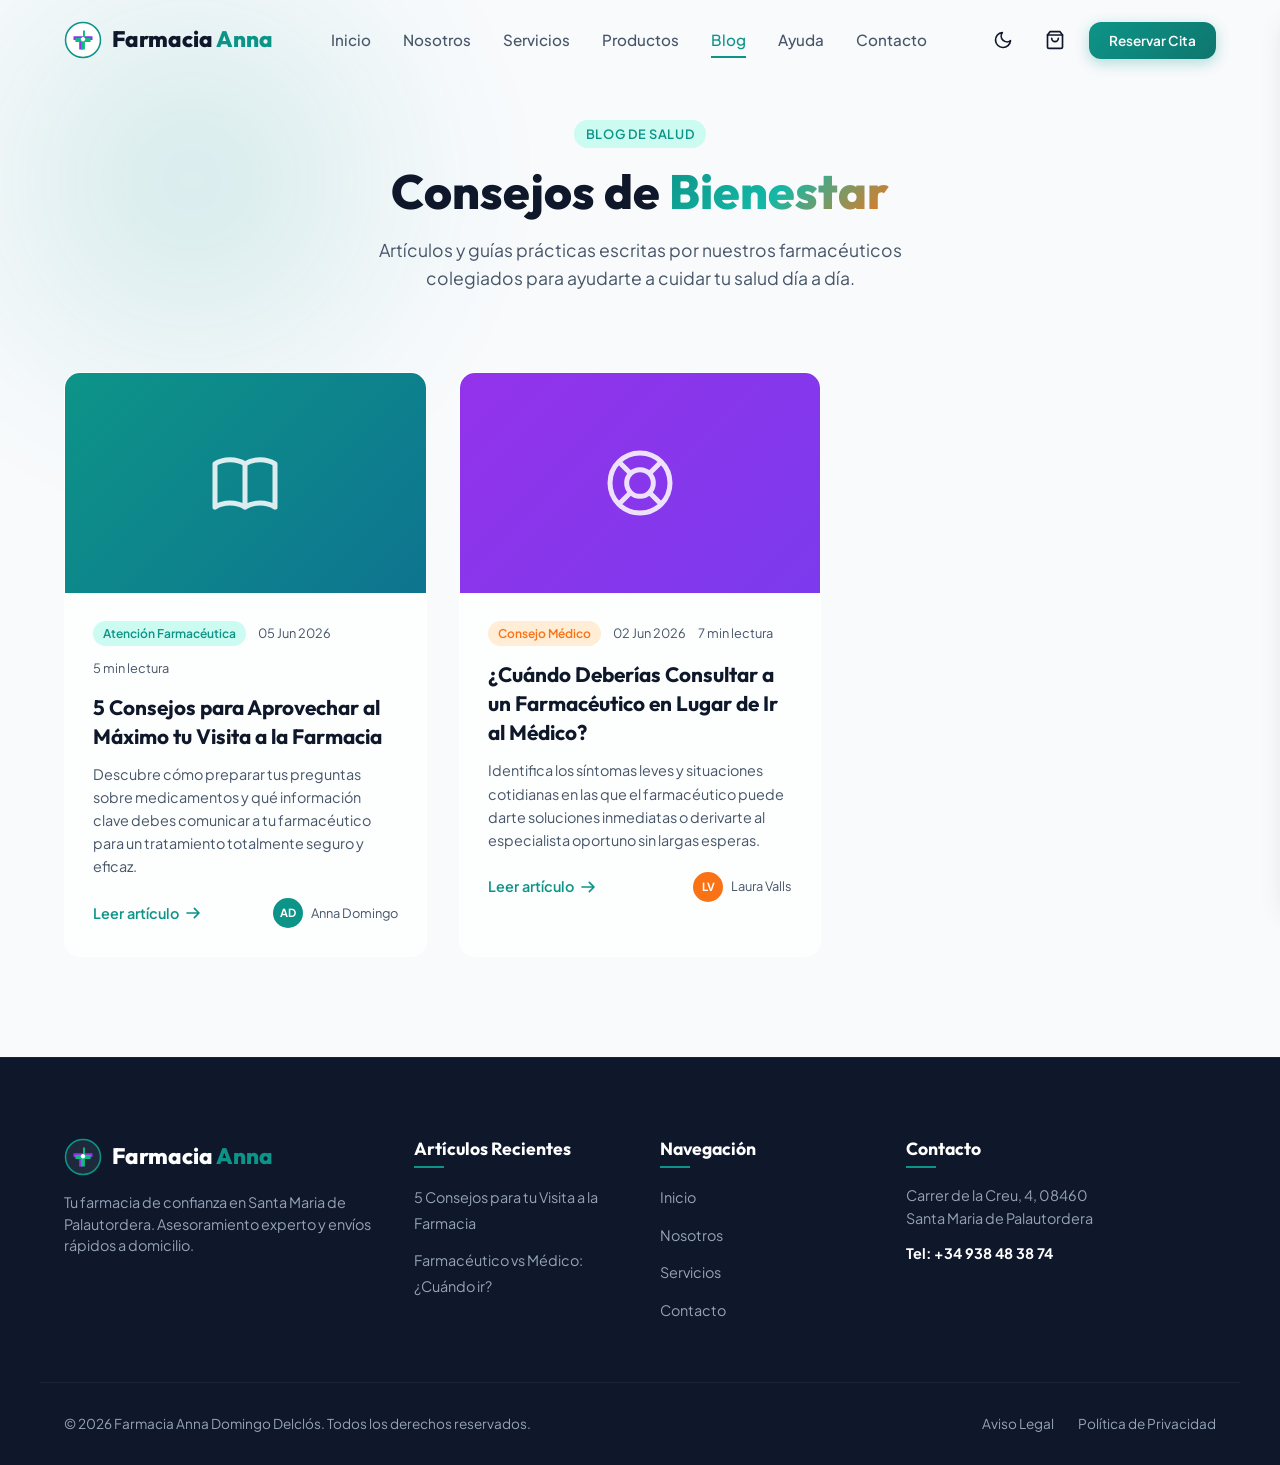
==== blog/index.html @ 7123dd09 "refactor: rename about/ to nosotros/ and services/ to servicios/, add blog listing page, update all " ====
﻿<!DOCTYPE html>
<html lang="es">
<head>
    <meta charset="UTF-8">
    <meta name="viewport" content="width=device-width, initial-scale=1.0">
    <title>Blog de Salud | Farmacia Anna Domingo Delclós</title>
    <meta name="description" content="Consejos de salud, noticias farmacéuticas y recomendaciones de bienestar escritas por nuestros farmacéuticos colegiados en Santa Maria de Palautordera.">
    <meta name="keywords" content="blog farmacia, consejos salud, farmacia anna, bienestar, medicamentos, santa maria de palautordera">
    <meta name="robots" content="index, follow">
    <link rel="canonical" href="https://farmacia-ana.com/blog/">
    <meta property="og:type" content="website">
    <meta property="og:title" content="Blog de Salud | Farmacia Anna Domingo Delclós">
    <meta property="og:description" content="Artículos y consejos de salud de nuestros farmacéuticos expertos.">
    <meta property="og:url" content="https://farmacia-ana.com/blog/">
    <link rel="stylesheet" href="../styles.css">
    <style>
        .blog-hero { padding: 120px 0 60px; text-align: center; }
        .blog-hero h1 { font-size: 3rem; margin-bottom: 16px; }
        .blog-hero p { font-size: 1.1rem; color: var(--text-secondary); max-width: 600px; margin: 0 auto; }
        .blog-listing { display: grid; grid-template-columns: repeat(auto-fill, minmax(360px, 1fr)); gap: 32px; }
        .blog-full-card { border-radius: 16px; overflow: hidden; background: var(--glass-bg); border: 1px solid var(--glass-border); transition: transform 0.3s, box-shadow 0.3s; }
        .blog-full-card:hover { transform: translateY(-6px); box-shadow: 0 20px 60px rgba(0,0,0,0.2); }
        .blog-card-thumb { height: 220px; display: flex; align-items: center; justify-content: center; }
        .blog-card-thumb.thumb-teal { background: linear-gradient(135deg, var(--primary) 0%, #0e7490 100%); }
        .blog-card-thumb.thumb-purple { background: linear-gradient(135deg, #9333ea 0%, #7c3aed 100%); }
        .blog-card-thumb svg { width: 80px; height: 80px; color: rgba(255,255,255,0.85); }
        .blog-card-body { padding: 28px; }
        .blog-card-meta { display: flex; gap: 12px; align-items: center; margin-bottom: 14px; font-size: 0.8rem; color: var(--text-secondary); flex-wrap: wrap; }
        .blog-card-meta .pill { background: var(--primary-light); color: var(--primary); padding: 3px 10px; border-radius: 20px; font-weight: 600; font-size: 0.75rem; }
        .blog-card-body h2 { font-size: 1.3rem; margin-bottom: 12px; line-height: 1.4; }
        .blog-card-body p { color: var(--text-secondary); font-size: 0.9rem; line-height: 1.6; margin-bottom: 20px; }
        .blog-card-footer { display: flex; align-items: center; justify-content: space-between; }
        .read-more { display: inline-flex; align-items: center; gap: 6px; color: var(--primary); font-weight: 600; font-size: 0.9rem; text-decoration: none; transition: gap 0.2s; }
        .read-more:hover { gap: 10px; }
        .author-mini { display: flex; align-items: center; gap: 8px; font-size: 0.8rem; color: var(--text-secondary); }
        .author-avatar { width: 30px; height: 30px; border-radius: 50%; background: var(--primary); display: flex; align-items: center; justify-content: center; color: white; font-weight: 700; font-size: 0.7rem; }
    </style>
</head>
<body>
    <!-- Header -->
    <header id="main-header">
        <div class="container nav-container">
            <a href="../index.html" class="logo" aria-label="Farmacia Anna Domingo Delclós">
                <svg viewBox="0 0 100 100" fill="none" xmlns="http://www.w3.org/2000/svg">
                    <circle cx="50" cy="50" r="46" fill="var(--bg-secondary)" stroke="var(--primary)" stroke-width="4"/>
                    <path d="M50 15 V40 H25 V50 H40 V75 H50 V50 H75 V40 H50 V15 Z" fill="#9333ea"/>
                    <path d="M50 25 V45 H30 V55 H45 V75 H55 V55 H70 V45 H55 V25 Z" fill="#10b981"/>
                    <path d="M50 42 C53 42 56 45 56 48 C56 51 53 54 50 54 C47 54 44 51 44 48 C44 45 47 42 50 42 Z" fill="white"/>
                </svg>
                <span>Farmacia <span style="color:var(--primary);">Anna</span></span>
            </a>
            <nav class="nav-links" id="menu-links" aria-label="Menú principal">
                <a href="../index.html" class="nav-link">Inicio</a>
                <a href="../nosotros/index.html" class="nav-link">Nosotros</a>
                <a href="../servicios/index.html" class="nav-link">Servicios</a>
                <a href="../index.html#productos" class="nav-link">Productos</a>
                <a href="index.html" class="nav-link active">Blog</a>
                <a href="../index.html#faq" class="nav-link">Ayuda</a>
                <a href="../index.html#contacto" class="nav-link">Contacto</a>
            </nav>
            <div class="nav-actions">
                <button class="icon-btn" id="theme-toggle" aria-label="Cambiar tema">
                    <svg class="sun-icon" xmlns="http://www.w3.org/2000/svg" width="20" height="20" viewBox="0 0 24 24" fill="none" stroke="currentColor" stroke-width="2" stroke-linecap="round" stroke-linejoin="round"><circle cx="12" cy="12" r="5"></circle><line x1="12" y1="1" x2="12" y2="3"></line><line x1="12" y1="21" x2="12" y2="23"></line><line x1="4.22" y1="4.22" x2="5.64" y2="5.64"></line><line x1="18.36" y1="18.36" x2="19.78" y2="19.78"></line><line x1="1" y1="12" x2="3" y2="12"></line><line x1="21" y1="12" x2="23" y2="12"></line><line x1="4.22" y1="19.78" x2="5.64" y2="18.36"></line><line x1="18.36" y1="5.64" x2="19.78" y2="4.22"></line></svg>
                    <svg class="moon-icon" xmlns="http://www.w3.org/2000/svg" width="20" height="20" viewBox="0 0 24 24" fill="none" stroke="currentColor" stroke-width="2" stroke-linecap="round" stroke-linejoin="round" style="display:none;"><path d="M21 12.79A9 9 0 1 1 11.21 3 7 7 0 0 0 21 12.79z"></path></svg>
                </button>
                <button class="icon-btn" id="cart-btn" aria-label="Carrito">
                    <svg xmlns="http://www.w3.org/2000/svg" width="20" height="20" viewBox="0 0 24 24" fill="none" stroke="currentColor" stroke-width="2" stroke-linecap="round" stroke-linejoin="round"><path d="M6 2L3 6v14a2 2 0 0 0 2 2h14a2 2 0 0 0 2-2V6l-3-4z"></path><line x1="3" y1="6" x2="21" y2="6"></line><path d="M16 10a4 4 0 0 1-8 0"></path></svg>
                    <span class="cart-badge" style="display:none;">0</span>
                </button>
                <button class="btn btn-primary book-service-btn" style="padding:10px 20px;font-size:0.85rem;" id="header-book-btn">Reservar Cita</button>
                <button class="icon-btn mobile-toggle" id="mobile-toggle" aria-label="Menú móvil">
                    <svg class="menu-icon" xmlns="http://www.w3.org/2000/svg" width="24" height="24" viewBox="0 0 24 24" fill="none" stroke="currentColor" stroke-width="2" stroke-linecap="round" stroke-linejoin="round"><line x1="3" y1="12" x2="21" y2="12"></line><line x1="3" y1="6" x2="21" y2="6"></line><line x1="3" y1="18" x2="21" y2="18"></line></svg>
                    <svg class="close-icon" xmlns="http://www.w3.org/2000/svg" width="24" height="24" viewBox="0 0 24 24" fill="none" stroke="currentColor" stroke-width="2" stroke-linecap="round" stroke-linejoin="round" style="display:none;"><line x1="18" y1="6" x2="6" y2="18"></line><line x1="6" y1="6" x2="18" y2="18"></line></svg>
                </button>
            </div>
        </div>
    </header>

    <!-- Hero -->
    <section class="blog-hero" style="padding-top:120px; padding-bottom:60px;">
        <div class="hero-glow-1"></div>
        <div class="container">
            <span class="badge badge-primary" style="margin-bottom:16px;">BLOG DE SALUD</span>
            <h1 class="hero-title">Consejos de <span class="gradient-text">Bienestar</span></h1>
            <p style="color:var(--text-secondary);font-size:1.1rem;max-width:600px;margin:16px auto 0;">Artículos y guías prácticas escritas por nuestros farmacéuticos colegiados para ayudarte a cuidar tu salud día a día.</p>
        </div>
    </section>

    <!-- Blog Listing -->
    <section class="section-padding" style="padding-top:20px;">
        <div class="container">
            <div class="blog-listing">
                <!-- Post 1 -->
                <article class="blog-full-card">
                    <div class="blog-card-thumb thumb-teal">
                        <svg viewBox="0 0 24 24" fill="none" stroke="currentColor" stroke-width="1.5">
                            <path stroke-linecap="round" stroke-linejoin="round" d="M12 6.253v13m0-13C10.832 5.477 9.246 5 7.5 5S4.168 5.477 3 6.253v13C4.168 18.477 5.754 18 7.5 18s3.332.477 4.5 1.253m0-13C13.168 5.477 14.754 5 16.5 5c1.747 0 3.332.477 4.5 1.253v13C19.832 18.477 18.247 18 16.5 18c-1.746 0-3.332.477-4.5 1.253" />
                        </svg>
                    </div>
                    <div class="blog-card-body">
                        <div class="blog-card-meta">
                            <span class="pill">Atención Farmacéutica</span>
                            <span>05 Jun 2026</span>
                            <span>5 min lectura</span>
                        </div>
                        <h2>5 Consejos para Aprovechar al Máximo tu Visita a la Farmacia</h2>
                        <p>Descubre cómo preparar tus preguntas sobre medicamentos y qué información clave debes comunicar a tu farmacéutico para un tratamiento totalmente seguro y eficaz.</p>
                        <div class="blog-card-footer">
                            <a href="5-consejos-farmacia/index.html" class="read-more">
                                Leer artículo
                                <svg xmlns="http://www.w3.org/2000/svg" width="16" height="16" fill="none" viewBox="0 0 24 24" stroke="currentColor" stroke-width="2.5"><path stroke-linecap="round" stroke-linejoin="round" d="M14 5l7 7m0 0l-7 7m7-7H3" /></svg>
                            </a>
                            <div class="author-mini">
                                <div class="author-avatar">AD</div>
                                <span>Anna Domingo</span>
                            </div>
                        </div>
                    </div>
                </article>

                <!-- Post 2 -->
                <article class="blog-full-card">
                    <div class="blog-card-thumb thumb-purple">
                        <svg viewBox="0 0 24 24" fill="none" stroke="currentColor" stroke-width="1.5">
                            <path stroke-linecap="round" stroke-linejoin="round" d="M18.364 5.636l-3.536 3.536m0 5.656l3.536 3.536M9.172 9.172L5.636 5.636m3.536 9.192l-3.536 3.536M21 12a9 9 0 11-18 0 9 9 0 0118 0zm-5 0a4 4 0 11-8 0 4 4 0 018 0z" />
                        </svg>
                    </div>
                    <div class="blog-card-body">
                        <div class="blog-card-meta">
                            <span class="pill" style="background:var(--accent-light);color:var(--accent);">Consejo Médico</span>
                            <span>02 Jun 2026</span>
                            <span>7 min lectura</span>
                        </div>
                        <h2>¿Cuándo Deberías Consultar a un Farmacéutico en Lugar de Ir al Médico?</h2>
                        <p>Identifica los síntomas leves y situaciones cotidianas en las que el farmacéutico puede darte soluciones inmediatas o derivarte al especialista oportuno sin largas esperas.</p>
                        <div class="blog-card-footer">
                            <a href="cuando-consultar-farmaceutico/index.html" class="read-more">
                                Leer artículo
                                <svg xmlns="http://www.w3.org/2000/svg" width="16" height="16" fill="none" viewBox="0 0 24 24" stroke="currentColor" stroke-width="2.5"><path stroke-linecap="round" stroke-linejoin="round" d="M14 5l7 7m0 0l-7 7m7-7H3" /></svg>
                            </a>
                            <div class="author-mini">
                                <div class="author-avatar" style="background:var(--accent);">LV</div>
                                <span>Laura Valls</span>
                            </div>
                        </div>
                    </div>
                </article>
            </div>
        </div>
    </section>

    <!-- Footer -->
    <footer>
        <div class="container footer-grid">
            <div class="footer-col footer-logo-col">
                <a href="../index.html" class="logo" style="color:white;">
                    <svg viewBox="0 0 100 100" fill="none" xmlns="http://www.w3.org/2000/svg"><circle cx="50" cy="50" r="46" fill="#1e293b" stroke="var(--primary)" stroke-width="4"/><path d="M50 15 V40 H25 V50 H40 V75 H50 V50 H75 V40 H50 V15 Z" fill="#9333ea"/><path d="M50 25 V45 H30 V55 H45 V75 H55 V55 H70 V45 H55 V25 Z" fill="#10b981"/><path d="M50 42 C53 42 56 45 56 48 C56 51 53 54 50 54 C47 54 44 51 44 48 C44 45 47 42 50 42 Z" fill="white"/></svg>
                    <span>Farmacia <span style="color:var(--primary);">Anna</span></span>
                </a>
                <p>Tu farmacia de confianza en Santa Maria de Palautordera. Asesoramiento experto y envíos rápidos a domicilio.</p>
            </div>
            <div class="footer-col">
                <h4>Artículos Recientes</h4>
                <ul>
                    <li><a href="5-consejos-farmacia/index.html">5 Consejos para tu Visita a la Farmacia</a></li>
                    <li><a href="cuando-consultar-farmaceutico/index.html">Farmacéutico vs Médico: ¿Cuándo ir?</a></li>
                </ul>
            </div>
            <div class="footer-col">
                <h4>Navegación</h4>
                <ul>
                    <li><a href="../index.html">Inicio</a></li>
                    <li><a href="../nosotros/index.html">Nosotros</a></li>
                    <li><a href="../servicios/index.html">Servicios</a></li>
                    <li><a href="../index.html#contacto">Contacto</a></li>
                </ul>
            </div>
            <div class="footer-col">
                <h4>Contacto</h4>
                <p style="font-size:0.9rem;line-height:1.6;margin-bottom:12px;">Carrer de la Creu, 4, 08460<br>Santa Maria de Palautordera</p>
                <p style="font-size:0.9rem;font-weight:bold;color:white;">Tel: +34 938 48 38 74</p>
            </div>
        </div>
        <div class="container footer-bottom">
            <p>&copy; 2026 Farmacia Anna Domingo Delclós. Todos los derechos reservados.</p>
            <div class="footer-bottom-links"><a href="#">Aviso Legal</a><a href="#">Política de Privacidad</a></div>
        </div>
    </footer>

    <!-- Cart & Modal (para consistencia) -->
    <div class="drawer-overlay" id="drawer-overlay"></div>
    <div class="cart-drawer" id="cart-drawer" role="dialog" aria-modal="true" aria-label="Carrito"><div class="cart-header"><h2>Tu Carrito</h2><button class="icon-btn" id="close-cart" aria-label="Cerrar carrito"><svg xmlns="http://www.w3.org/2000/svg" width="24" height="24" viewBox="0 0 24 24" fill="none" stroke="currentColor" stroke-width="2" stroke-linecap="round" stroke-linejoin="round"><line x1="18" y1="6" x2="6" y2="18"></line><line x1="6" y1="6" x2="18" y2="18"></line></svg></button></div><div class="cart-items"></div><div class="cart-footer"><div class="cart-summary-row"><span>Total:</span><span class="cart-summary-total"><span id="cart-total-val">0.00</span> €</span></div><button class="btn btn-accent" style="width:100%;" id="checkout-btn">Proceder al Pago</button></div></div>
    <div class="modal-overlay" id="booking-modal" role="dialog" aria-modal="true" aria-labelledby="modal-title"><div class="modal-content glass-panel"><div class="modal-header"><h2 id="modal-title">Solicitar Cita de Salud</h2><button class="modal-close" id="close-modal" aria-label="Cerrar modal"><svg xmlns="http://www.w3.org/2000/svg" width="20" height="20" viewBox="0 0 24 24" fill="none" stroke="currentColor" stroke-width="2" stroke-linecap="round" stroke-linejoin="round"><line x1="18" y1="6" x2="6" y2="18"></line><line x1="6" y1="6" x2="18" y2="18"></line></svg></button></div><div class="modal-body"><form id="appointment-form"><div class="form-group"><label for="modal-name">Nombre Completo *</label><input type="text" id="modal-name" class="form-input" placeholder="Escribe tu nombre completo" required></div><div class="form-group"><label for="modal-phone">Teléfono *</label><input type="tel" id="modal-phone" class="form-input" placeholder="600 000 000" required></div><div class="form-group"><label for="modal-service">Servicio *</label><select id="modal-service" class="form-input" required><option value="" disabled selected>Seleccione un servicio</option><option value="Consulta Personalizada">Consulta Personalizada (23.00 €)</option><option value="Chequeos y Pruebas de Salud">Chequeos y Pruebas (34.00 €)</option></select></div><div class="form-group-row"><div class="form-group"><label for="modal-date">Fecha *</label><input type="date" id="modal-date" class="form-input" required></div><div class="form-group"><label for="modal-time">Hora *</label><select id="modal-time" class="form-input" required><option value="" disabled selected>Hora</option><option>09:00</option><option>10:00</option><option>11:00</option><option>12:00</option><option>16:00</option><option>17:00</option><option>18:00</option></select></div></div><button type="submit" class="btn btn-primary" style="width:100%;margin-top:10px;" id="btn-submit-booking">Agendar Ahora</button></form></div></div></div>
    <div class="toast-container" id="toast-container"></div>
    <script src="../app.js"></script>
</body>
</html>
---- styles.css ----
/* Custom CSS variables for theme and layouts */
@import url('https://fonts.googleapis.com/css2?family=Outfit:wght@300;400;500;600;700;800&family=Plus+Jakarta+Sans:wght@300;400;500;600;700;800&display=swap');

:root {
    /* Fonts */
    --font-heading: 'Outfit', sans-serif;
    --font-body: 'Plus Jakarta Sans', sans-serif;

    /* Light Theme Palette */
    --bg-primary: #f8fafc;
    --bg-secondary: #ffffff;
    --bg-tertiary: #f1f5f9;
    --text-primary: #0f172a;
    --text-secondary: #475569;
    --text-muted: #64748b;
    
    /* Brand Colors */
    --primary: #0d9488; /* Teal */
    --primary-hover: #0f766e;
    --primary-light: #ccfbf1;
    --secondary: #0f172a; /* Navy */
    --accent: #f97316; /* Warm Orange */
    --accent-hover: #ea580c;
    --accent-light: #ffedd5;
    
    /* System Colors */
    --success: #10b981;
    --error: #ef4444;
    --warning: #f59e0b;
    
    /* Shadows */
    --shadow-sm: 0 1px 2px 0 rgb(0 0 0 / 0.05);
    --shadow-md: 0 4px 6px -1px rgb(0 0 0 / 0.1), 0 2px 4px -2px rgb(0 0 0 / 0.1);
    --shadow-lg: 0 10px 15px -3px rgb(0 0 0 / 0.1), 0 4px 6px -4px rgb(0 0 0 / 0.1);
    --shadow-xl: 0 20px 25px -5px rgb(0 0 0 / 0.1), 0 8px 10px -6px rgb(0 0 0 / 0.1);
    --shadow-glow: 0 0 20px rgba(13, 148, 136, 0.15);
    
    /* Glassmorphism */
    --glass-bg: rgba(255, 255, 255, 0.75);
    --glass-border: rgba(255, 255, 255, 0.5);
    --glass-blur: 16px;
    
    /* Border Radius */
    --radius-sm: 8px;
    --radius-md: 12px;
    --radius-lg: 18px;
    --radius-full: 9999px;
    
    /* Transition */
    --transition: all 0.3s cubic-bezier(0.4, 0, 0.2, 1);
    --transition-slow: all 0.5s cubic-bezier(0.4, 0, 0.2, 1);
}

/* Dark Theme Palette */
[data-theme="dark"] {
    --bg-primary: #090d16;
    --bg-secondary: #0f172a;
    --bg-tertiary: #1e293b;
    --text-primary: #f8fafc;
    --text-secondary: #cbd5e1;
    --text-muted: #94a3b8;
    
    --primary-light: rgba(13, 148, 136, 0.15);
    --accent-light: rgba(249, 115, 22, 0.15);
    
    --glass-bg: rgba(15, 23, 42, 0.75);
    --glass-border: rgba(255, 255, 255, 0.08);
    
    --shadow-glow: 0 0 30px rgba(13, 148, 136, 0.25);
}

/* Base resets */
*, *::before, *::after {
    box-sizing: border-box;
    margin: 0;
    padding: 0;
}

html {
    scroll-behavior: smooth;
    font-size: 16px;
}

body {
    background-color: var(--bg-primary);
    color: var(--text-primary);
    font-family: var(--font-body);
    line-height: 1.6;
    overflow-x: hidden;
    transition: background-color 0.3s ease, color 0.3s ease;
}

a {
    color: inherit;
    text-decoration: none;
    transition: var(--transition);
}

button, input, select, textarea {
    font-family: inherit;
    font-size: inherit;
    outline: none;
}

img {
    max-width: 100%;
    height: auto;
    display: block;
}

ul {
    list-style: none;
}

/* Custom Scrollbar */
::-webkit-scrollbar {
    width: 8px;
}
::-webkit-scrollbar-track {
    background: var(--bg-primary);
}
::-webkit-scrollbar-thumb {
    background: var(--text-muted);
    border-radius: var(--radius-full);
}
::-webkit-scrollbar-thumb:hover {
    background: var(--primary);
}

/* Typography elements */
h1, h2, h3, h4, h5, h6 {
    font-family: var(--font-heading);
    font-weight: 700;
    line-height: 1.25;
    color: var(--text-primary);
}

.gradient-text {
    background: linear-gradient(135deg, var(--primary) 0%, #14b8a6 50%, var(--accent) 100%);
    -webkit-background-clip: text;
    -webkit-text-fill-color: transparent;
    background-clip: text;
}

/* Global utility classes */
.container {
    width: 100%;
    max-width: 1200px;
    margin: 0 auto;
    padding: 0 24px;
}

.section-padding {
    padding: 100px 0;
}

.text-center {
    text-align: center;
}

.btn {
    display: inline-flex;
    align-items: center;
    justify-content: center;
    gap: 8px;
    padding: 12px 28px;
    font-weight: 600;
    border-radius: var(--radius-md);
    cursor: pointer;
    transition: var(--transition);
    border: none;
    font-size: 0.95rem;
}

.btn-primary {
    background: linear-gradient(135deg, var(--primary) 0%, #0f766e 100%);
    color: #ffffff;
    box-shadow: 0 4px 14px 0 rgba(13, 148, 136, 0.3);
}

.btn-primary:hover {
    transform: translateY(-2px);
    box-shadow: 0 6px 20px 0 rgba(13, 148, 136, 0.4);
}

.btn-secondary {
    background-color: var(--bg-secondary);
    color: var(--text-primary);
    border: 1px solid var(--glass-border);
    box-shadow: var(--shadow-sm);
}

.btn-secondary:hover {
    background-color: var(--bg-tertiary);
    transform: translateY(-2px);
}

.btn-accent {
    background: linear-gradient(135deg, var(--accent) 0%, var(--accent-hover) 100%);
    color: #ffffff;
    box-shadow: 0 4px 14px 0 rgba(249, 117, 22, 0.3);
}

.btn-accent:hover {
    transform: translateY(-2px);
    box-shadow: 0 6px 20px 0 rgba(249, 117, 22, 0.4);
}

.badge {
    display: inline-block;
    padding: 4px 12px;
    border-radius: var(--radius-full);
    font-size: 0.8rem;
    font-weight: 600;
    text-transform: uppercase;
    letter-spacing: 0.05em;
}

.badge-primary {
    background-color: var(--primary-light);
    color: var(--primary);
}

.badge-accent {
    background-color: var(--accent-light);
    color: var(--accent);
}

/* Glassmorphism Panel */
.glass-panel {
    background: var(--glass-bg);
    backdrop-filter: blur(var(--glass-blur));
    -webkit-backdrop-filter: blur(var(--glass-blur));
    border: 1px solid var(--glass-border);
    border-radius: var(--radius-lg);
    box-shadow: var(--shadow-md);
}

/* Header & Navigation */
header {
    position: fixed;
    top: 0;
    left: 0;
    width: 100%;
    z-index: 1000;
    transition: var(--transition);
    border-bottom: 1px solid transparent;
}

header.scrolled {
    background: var(--glass-bg);
    backdrop-filter: blur(var(--glass-blur));
    -webkit-backdrop-filter: blur(var(--glass-blur));
    border-bottom: 1px solid var(--glass-border);
    box-shadow: var(--shadow-sm);
}

.nav-container {
    display: flex;
    justify-content: space-between;
    align-items: center;
    height: 80px;
    transition: var(--transition);
}

header.scrolled .nav-container {
    height: 70px;
}

.logo {
    display: flex;
    align-items: center;
    gap: 10px;
    font-family: var(--font-heading);
    font-size: 1.4rem;
    font-weight: 800;
    color: var(--text-primary);
}

.logo svg {
    width: 38px;
    height: 38px;
}

.nav-links {
    display: flex;
    align-items: center;
    gap: 32px;
}

.nav-link {
    font-weight: 500;
    font-size: 0.95rem;
    color: var(--text-secondary);
    position: relative;
}

.nav-link:hover, .nav-link.active {
    color: var(--primary);
}

.nav-link::after {
    content: '';
    position: absolute;
    bottom: -6px;
    left: 0;
    width: 0;
    height: 2px;
    background-color: var(--primary);
    transition: var(--transition);
}

.nav-link:hover::after, .nav-link.active::after {
    width: 100%;
}

.nav-actions {
    display: flex;
    align-items: center;
    gap: 16px;
}

.icon-btn {
    background: none;
    border: none;
    cursor: pointer;
    color: var(--text-primary);
    padding: 8px;
    border-radius: var(--radius-sm);
    display: flex;
    align-items: center;
    justify-content: center;
    transition: var(--transition);
    position: relative;
}

.icon-btn:hover {
    background-color: var(--bg-tertiary);
    color: var(--primary);
}

.cart-badge {
    position: absolute;
    top: -2px;
    right: -2px;
    background-color: var(--accent);
    color: white;
    font-size: 0.7rem;
    width: 18px;
    height: 18px;
    border-radius: 50%;
    display: flex;
    align-items: center;
    justify-content: center;
    font-weight: 700;
    box-shadow: 0 2px 4px rgba(249, 115, 22, 0.4);
}

/* Mobile Nav Toggle */
.mobile-toggle {
    display: none;
}

/* Hero Section */
.hero {
    position: relative;
    padding-top: 180px;
    padding-bottom: 120px;
    overflow: hidden;
}

.hero-glow-1 {
    position: absolute;
    top: -10%;
    left: -10%;
    width: 50%;
    height: 60%;
    background: radial-gradient(circle, rgba(13, 148, 136, 0.15) 0%, transparent 70%);
    z-index: -1;
    filter: blur(50px);
}

.hero-glow-2 {
    position: absolute;
    bottom: 0;
    right: -10%;
    width: 50%;
    height: 60%;
    background: radial-gradient(circle, rgba(249, 115, 22, 0.1) 0%, transparent 70%);
    z-index: -1;
    filter: blur(50px);
}

.hero-wrapper {
    display: grid;
    grid-template-columns: 1.1fr 0.9fr;
    gap: 60px;
    align-items: center;
}

.hero-content {
    animation: fadeInUp 0.8s ease-out;
}

.hero-subtitle {
    margin-bottom: 16px;
}

.hero-title {
    font-size: 3.5rem;
    line-height: 1.15;
    margin-bottom: 24px;
    font-weight: 800;
}

.hero-desc {
    font-size: 1.15rem;
    color: var(--text-secondary);
    margin-bottom: 40px;
    max-width: 540px;
}

.hero-btns {
    display: flex;
    gap: 16px;
    margin-bottom: 48px;
}

.hero-features {
    display: flex;
    gap: 32px;
}

.hero-feat-item {
    display: flex;
    align-items: center;
    gap: 8px;
    font-weight: 500;
    font-size: 0.9rem;
    color: var(--text-secondary);
}

.hero-feat-item svg {
    color: var(--primary);
    width: 20px;
    height: 20px;
}

.hero-image-wrapper {
    position: relative;
    display: flex;
    justify-content: center;
    align-items: center;
    animation: fadeIn 1.2s ease-out;
}

/* Beautiful Interactive CSS illustration for pharmacy */
.pharmacy-illustration {
    width: 100%;
    max-width: 440px;
    height: 440px;
    position: relative;
}

.pharmacy-illustration .blob-bg {
    position: absolute;
    width: 100%;
    height: 100%;
    background: linear-gradient(135deg, rgba(13, 148, 136, 0.1) 0%, rgba(249, 115, 22, 0.05) 100%);
    border-radius: 43% 57% 65% 35% / 40% 45% 55% 60%;
    animation: blobAnimate 12s infinite alternate ease-in-out;
    z-index: 1;
}

.pharmacy-illustration .illustration-card {
    position: absolute;
    z-index: 2;
    padding: 24px;
    width: 280px;
    box-shadow: var(--shadow-xl);
    border-radius: var(--radius-lg);
    background: var(--glass-bg);
    border: 1px solid var(--glass-border);
    backdrop-filter: blur(10px);
}

.pharmacy-illustration .card-1 {
    top: 10%;
    left: 0;
    transform: rotate(-3deg);
    animation: float1 6s infinite ease-in-out;
}

.pharmacy-illustration .card-2 {
    bottom: 10%;
    right: 0;
    transform: rotate(3deg);
    animation: float2 7s infinite ease-in-out;
}

.pharmacy-illustration .card-icon {
    width: 48px;
    height: 48px;
    border-radius: var(--radius-md);
    display: flex;
    align-items: center;
    justify-content: center;
    margin-bottom: 16px;
}

.pharmacy-illustration .icon-teal {
    background-color: var(--primary-light);
    color: var(--primary);
}

.pharmacy-illustration .icon-orange {
    background-color: var(--accent-light);
    color: var(--accent);
}

.illustration-card h3 {
    font-size: 1.15rem;
    margin-bottom: 8px;
}

.illustration-card p {
    font-size: 0.85rem;
    color: var(--text-secondary);
}

.illustration-badge {
    position: absolute;
    top: -12px;
    right: -12px;
    background: var(--accent);
    color: white;
    padding: 4px 10px;
    border-radius: var(--radius-full);
    font-size: 0.75rem;
    font-weight: 700;
    box-shadow: 0 4px 10px rgba(249, 115, 22, 0.3);
}

/* Stats Section */
.stats {
    padding: 40px 0;
    background-color: var(--bg-secondary);
    border-top: 1px solid var(--glass-border);
    border-bottom: 1px solid var(--glass-border);
}

.stats-grid {
    display: grid;
    grid-template-columns: repeat(4, 1fr);
    gap: 30px;
    text-align: center;
}

.stat-item h3 {
    font-size: 2.5rem;
    font-weight: 800;
    color: var(--primary);
    margin-bottom: 4px;
}

.stat-item p {
    font-size: 0.95rem;
    color: var(--text-secondary);
    font-weight: 500;
}

/* Section Header */
.section-header {
    max-width: 650px;
    margin: 0 auto 60px auto;
    text-align: center;
}

.section-header h2 {
    font-size: 2.25rem;
    margin-top: 12px;
    margin-bottom: 16px;
}

.section-header p {
    color: var(--text-secondary);
    font-size: 1.05rem;
}

/* How It Works (Checkout Flow) */
.steps-grid {
    display: grid;
    grid-template-columns: repeat(4, 1fr);
    gap: 30px;
    position: relative;
}

.step-card {
    position: relative;
    padding: 32px 24px;
    text-align: center;
    z-index: 2;
}

.step-num {
    width: 40px;
    height: 40px;
    background: var(--primary);
    color: white;
    font-weight: 700;
    border-radius: 50%;
    display: flex;
    align-items: center;
    justify-content: center;
    margin: 0 auto 20px auto;
    box-shadow: 0 4px 10px rgba(13, 148, 136, 0.3);
    font-size: 1.1rem;
}

.step-card h3 {
    font-size: 1.15rem;
    margin-bottom: 12px;
}

.step-card p {
    font-size: 0.9rem;
    color: var(--text-secondary);
}

/* Services */
.services-grid {
    display: grid;
    grid-template-columns: repeat(auto-fill, minmax(270px, 1fr));
    gap: 30px;
}

.service-card {
    padding: 32px;
    display: flex;
    flex-direction: column;
    height: 100%;
    transition: var(--transition);
}

.service-card:hover {
    transform: translateY(-8px);
    box-shadow: var(--shadow-xl), var(--shadow-glow);
    border-color: rgba(13, 148, 136, 0.3);
}

.service-icon {
    width: 60px;
    height: 60px;
    border-radius: var(--radius-md);
    background-color: var(--primary-light);
    color: var(--primary);
    display: flex;
    align-items: center;
    justify-content: center;
    margin-bottom: 24px;
    transition: var(--transition);
}

.service-card:hover .service-icon {
    background-color: var(--primary);
    color: white;
    transform: scale(1.1) rotate(5deg);
}

.service-card h3 {
    font-size: 1.25rem;
    margin-bottom: 12px;
}

.service-card p {
    font-size: 0.9rem;
    color: var(--text-secondary);
    margin-bottom: 24px;
    flex-grow: 1;
}

.service-footer {
    display: flex;
    justify-content: space-between;
    align-items: center;
    border-top: 1px solid var(--glass-border);
    padding-top: 16px;
    margin-top: auto;
}

.service-price {
    font-size: 1.25rem;
    font-weight: 700;
    color: var(--primary);
}

.service-link {
    font-size: 0.9rem;
    font-weight: 600;
    color: var(--accent);
    display: flex;
    align-items: center;
    gap: 4px;
    cursor: pointer;
}

.service-link:hover {
    color: var(--accent-hover);
}

/* Catalog section */
.catalog-filter-bar {
    display: flex;
    justify-content: center;
    flex-wrap: wrap;
    gap: 12px;
    margin-bottom: 40px;
}

.filter-btn {
    padding: 10px 24px;
    border-radius: var(--radius-full);
    border: 1px solid var(--glass-border);
    background: var(--bg-secondary);
    color: var(--text-secondary);
    cursor: pointer;
    font-weight: 600;
    font-size: 0.9rem;
    transition: var(--transition);
}

.filter-btn:hover {
    background-color: var(--bg-tertiary);
    color: var(--text-primary);
}

.filter-btn.active {
    background-color: var(--primary);
    color: white;
    border-color: var(--primary);
    box-shadow: 0 4px 10px rgba(13, 148, 136, 0.2);
}

.products-grid {
    display: grid;
    grid-template-columns: repeat(auto-fill, minmax(260px, 1fr));
    gap: 30px;
}

.product-card {
    background-color: var(--bg-secondary);
    border: 1px solid var(--glass-border);
    border-radius: var(--radius-lg);
    overflow: hidden;
    transition: var(--transition);
    display: flex;
    flex-direction: column;
    position: relative;
}

.product-card:hover {
    transform: translateY(-6px);
    box-shadow: var(--shadow-lg);
    border-color: rgba(13, 148, 136, 0.2);
}

.product-tag {
    position: absolute;
    top: 12px;
    left: 12px;
    z-index: 5;
}

.product-img-box {
    height: 220px;
    background-color: var(--bg-tertiary);
    display: flex;
    align-items: center;
    justify-content: center;
    position: relative;
    overflow: hidden;
}

/* Simulated elegant SVG representation of products */
.product-svg-icon {
    width: 100px;
    height: 100px;
    color: var(--primary);
    opacity: 0.85;
    transition: var(--transition);
}

.product-card:hover .product-svg-icon {
    transform: scale(1.1) rotate(5deg);
    opacity: 1;
}

.product-info {
    padding: 24px;
    display: flex;
    flex-direction: column;
    flex-grow: 1;
}

.product-cat {
    font-size: 0.75rem;
    color: var(--text-muted);
    font-weight: 600;
    text-transform: uppercase;
    letter-spacing: 0.05em;
    margin-bottom: 6px;
}

.product-title {
    font-size: 1.1rem;
    margin-bottom: 8px;
    font-weight: 700;
}

.product-desc {
    font-size: 0.85rem;
    color: var(--text-secondary);
    margin-bottom: 20px;
    flex-grow: 1;
}

.product-action {
    display: flex;
    justify-content: space-between;
    align-items: center;
}

.product-price {
    font-size: 1.3rem;
    font-weight: 800;
    color: var(--text-primary);
}

.product-card .btn-add-cart {
    padding: 8px 16px;
    font-size: 0.85rem;
    border-radius: var(--radius-sm);
    display: flex;
    align-items: center;
    gap: 6px;
}

/* Testimonials / Blog Section */
.blog-grid {
    display: grid;
    grid-template-columns: repeat(2, 1fr);
    gap: 40px;
}

.blog-card {
    background-color: var(--bg-secondary);
    border: 1px solid var(--glass-border);
    border-radius: var(--radius-lg);
    overflow: hidden;
    display: flex;
    flex-direction: column;
    transition: var(--transition);
}

.blog-card:hover {
    transform: translateY(-6px);
    box-shadow: var(--shadow-lg);
}

.blog-img-box {
    height: 240px;
    background: linear-gradient(135deg, var(--primary-light) 0%, rgba(249, 115, 22, 0.1) 100%);
    display: flex;
    align-items: center;
    justify-content: center;
}

.blog-img-box svg {
    width: 80px;
    height: 80px;
    color: var(--primary);
}

.blog-info {
    padding: 32px;
}

.blog-meta {
    display: flex;
    gap: 16px;
    font-size: 0.8rem;
    color: var(--text-muted);
    margin-bottom: 12px;
    font-weight: 500;
}

.blog-title {
    font-size: 1.35rem;
    margin-bottom: 12px;
    line-height: 1.3;
}

.blog-desc {
    color: var(--text-secondary);
    font-size: 0.95rem;
    margin-bottom: 24px;
}

.blog-link {
    font-weight: 700;
    color: var(--primary);
    display: inline-flex;
    align-items: center;
    gap: 6px;
}

.blog-link:hover {
    color: var(--primary-hover);
    gap: 10px;
}

/* FAQ Accordion */
.faq-max-width {
    max-width: 800px;
    margin: 0 auto;
}

.faq-item {
    background-color: var(--bg-secondary);
    border: 1px solid var(--glass-border);
    border-radius: var(--radius-md);
    margin-bottom: 16px;
    overflow: hidden;
    transition: var(--transition);
}

.faq-header {
    padding: 24px;
    display: flex;
    justify-content: space-between;
    align-items: center;
    cursor: pointer;
    user-select: none;
}

.faq-header h3 {
    font-size: 1.1rem;
    font-weight: 600;
}

.faq-icon {
    transition: var(--transition);
    color: var(--primary);
}

.faq-item.active .faq-icon {
    transform: rotate(180deg);
}

.faq-content {
    max-height: 0;
    overflow: hidden;
    transition: max-height 0.3s cubic-bezier(0, 1, 0, 1);
    padding: 0 24px;
    color: var(--text-secondary);
    font-size: 0.95rem;
}

.faq-item.active .faq-content {
    max-height: 300px;
    padding-bottom: 24px;
    transition: max-height 0.3s cubic-bezier(1, 0, 1, 0);
}

/* Contact & Map */
.contact-wrapper {
    display: grid;
    grid-template-columns: 0.9fr 1.1fr;
    gap: 60px;
}

.contact-info-panel h3 {
    font-size: 1.75rem;
    margin-bottom: 24px;
}

.contact-info-list {
    display: flex;
    flex-direction: column;
    gap: 24px;
    margin-bottom: 40px;
}

.contact-item {
    display: flex;
    gap: 16px;
}

.contact-item-icon {
    width: 48px;
    height: 48px;
    background-color: var(--primary-light);
    color: var(--primary);
    border-radius: var(--radius-md);
    display: flex;
    align-items: center;
    justify-content: center;
    flex-shrink: 0;
}

.contact-item-details h4 {
    font-size: 1rem;
    margin-bottom: 4px;
}

.contact-item-details p, .contact-item-details a {
    font-size: 0.9rem;
    color: var(--text-secondary);
}

.contact-item-details a:hover {
    color: var(--primary);
}

/* Simulated Premium Map Component */
.map-container {
    height: 250px;
    border-radius: var(--radius-lg);
    overflow: hidden;
    position: relative;
    border: 1px solid var(--glass-border);
    background-color: var(--bg-tertiary);
}

.map-placeholder {
    width: 100%;
    height: 100%;
    display: flex;
    flex-direction: column;
    align-items: center;
    justify-content: center;
    background: radial-gradient(circle, rgba(13, 148, 136, 0.05) 0%, rgba(15, 23, 42, 0.05) 100%);
    text-align: center;
    padding: 24px;
}

.map-placeholder svg {
    width: 48px;
    height: 48px;
    color: var(--primary);
    margin-bottom: 12px;
    animation: bounce 2s infinite;
}

.map-btn-overlay {
    margin-top: 12px;
}

.contact-form {
    padding: 40px;
}

.form-group-row {
    display: grid;
    grid-template-columns: repeat(2, 1fr);
    gap: 20px;
    margin-bottom: 20px;
}

.form-group {
    margin-bottom: 20px;
}

.form-group label {
    display: block;
    font-size: 0.85rem;
    font-weight: 600;
    margin-bottom: 8px;
    color: var(--text-secondary);
}

.form-input {
    width: 100%;
    padding: 12px 16px;
    border-radius: var(--radius-md);
    border: 1px solid var(--glass-border);
    background-color: var(--bg-primary);
    color: var(--text-primary);
    transition: var(--transition);
}

.form-input:focus {
    border-color: var(--primary);
    box-shadow: 0 0 0 3px rgba(13, 148, 136, 0.15);
}

textarea.form-input {
    resize: vertical;
    min-height: 120px;
}

/* Footer styling */
footer {
    background-color: var(--secondary);
    color: #94a3b8;
    padding: 80px 0 30px 0;
    border-top: 1px solid rgba(255, 255, 255, 0.05);
}

footer h3, footer h4 {
    color: #ffffff;
}

.footer-grid {
    display: grid;
    grid-template-columns: 1.2fr 0.8fr 0.8fr 1.2fr;
    gap: 40px;
    margin-bottom: 60px;
}

.footer-logo-col p {
    font-size: 0.9rem;
    margin-top: 16px;
    margin-bottom: 24px;
    line-height: 1.5;
}

.social-links {
    display: flex;
    gap: 12px;
}

.social-link {
    width: 36px;
    height: 36px;
    border-radius: var(--radius-sm);
    background-color: rgba(255, 255, 255, 0.05);
    display: flex;
    align-items: center;
    justify-content: center;
    color: #cbd5e1;
    transition: var(--transition);
}

.social-link:hover {
    background-color: var(--primary);
    color: white;
    transform: translateY(-3px);
}

.footer-col h4 {
    font-size: 1.1rem;
    margin-bottom: 24px;
    position: relative;
}

.footer-col h4::after {
    content: '';
    position: absolute;
    bottom: -8px;
    left: 0;
    width: 30px;
    height: 2px;
    background-color: var(--primary);
}

.footer-col ul {
    display: flex;
    flex-direction: column;
    gap: 12px;
}

.footer-col ul a {
    font-size: 0.9rem;
    color: #94a3b8;
}

.footer-col ul a:hover {
    color: #ffffff;
    padding-left: 4px;
}

.newsletter-form {
    display: flex;
    gap: 8px;
    margin-top: 16px;
}

.newsletter-input {
    flex-grow: 1;
    padding: 10px 14px;
    border-radius: var(--radius-md);
    border: 1px solid rgba(255, 255, 255, 0.1);
    background-color: rgba(255, 255, 255, 0.05);
    color: white;
    font-size: 0.85rem;
}

.newsletter-input:focus {
    border-color: var(--primary);
}

.newsletter-btn {
    padding: 10px 16px;
    border-radius: var(--radius-md);
    background-color: var(--primary);
    border: none;
    color: white;
    cursor: pointer;
    display: flex;
    align-items: center;
    justify-content: center;
    transition: var(--transition);
}

.newsletter-btn:hover {
    background-color: var(--primary-hover);
}

.footer-bottom {
    border-top: 1px solid rgba(255, 255, 255, 0.05);
    padding-top: 30px;
    display: flex;
    justify-content: space-between;
    align-items: center;
    flex-wrap: wrap;
    gap: 20px;
    font-size: 0.85rem;
}

.footer-bottom-links {
    display: flex;
    gap: 24px;
}

/* Modals & Slideouts */
/* Side Cart Drawer */
.cart-drawer {
    position: fixed;
    top: 0;
    right: -420px;
    width: 100%;
    max-width: 420px;
    height: 100%;
    background-color: var(--bg-secondary);
    box-shadow: var(--shadow-xl);
    z-index: 1100;
    transition: right 0.4s cubic-bezier(0.4, 0, 0.2, 1);
    display: flex;
    flex-direction: column;
    border-left: 1px solid var(--glass-border);
}

.cart-drawer.open {
    right: 0;
}

.cart-header {
    padding: 24px;
    border-bottom: 1px solid var(--glass-border);
    display: flex;
    justify-content: space-between;
    align-items: center;
}

.cart-header h2 {
    font-size: 1.3rem;
}

.cart-items {
    flex-grow: 1;
    overflow-y: auto;
    padding: 24px;
    display: flex;
    flex-direction: column;
    gap: 20px;
}

.cart-empty-message {
    text-align: center;
    margin: auto 0;
    color: var(--text-muted);
}

.cart-empty-message svg {
    width: 64px;
    height: 64px;
    margin-bottom: 16px;
    opacity: 0.5;
}

.cart-item {
    display: flex;
    gap: 16px;
    align-items: center;
    padding-bottom: 20px;
    border-bottom: 1px solid var(--bg-tertiary);
}

.cart-item-img {
    width: 60px;
    height: 60px;
    background-color: var(--bg-tertiary);
    border-radius: var(--radius-sm);
    display: flex;
    align-items: center;
    justify-content: center;
    flex-shrink: 0;
}

.cart-item-img svg {
    width: 32px;
    height: 32px;
    color: var(--primary);
}

.cart-item-details {
    flex-grow: 1;
}

.cart-item-title {
    font-weight: 700;
    font-size: 0.95rem;
    margin-bottom: 4px;
}

.cart-item-price {
    color: var(--primary);
    font-weight: 700;
    font-size: 0.9rem;
}

.cart-item-qty {
    display: flex;
    align-items: center;
    gap: 10px;
    margin-top: 8px;
}

.qty-btn {
    width: 24px;
    height: 24px;
    border-radius: 4px;
    border: 1px solid var(--glass-border);
    background-color: var(--bg-tertiary);
    color: var(--text-primary);
    display: flex;
    align-items: center;
    justify-content: center;
    cursor: pointer;
    font-size: 0.8rem;
}

.qty-val {
    font-size: 0.9rem;
    font-weight: 600;
}

.cart-item-remove {
    background: none;
    border: none;
    color: var(--error);
    cursor: pointer;
    padding: 4px;
    border-radius: 4px;
    display: flex;
    align-items: center;
    justify-content: center;
    transition: var(--transition);
}

.cart-item-remove:hover {
    background-color: rgba(239, 68, 68, 0.1);
}

.cart-footer {
    padding: 24px;
    border-top: 1px solid var(--glass-border);
    background-color: var(--bg-tertiary);
}

.cart-summary-row {
    display: flex;
    justify-content: space-between;
    font-weight: 600;
    margin-bottom: 16px;
    font-size: 1.1rem;
}

.cart-summary-total {
    color: var(--primary);
    font-weight: 800;
}

/* Modal Booking Overlay */
.modal-overlay {
    position: fixed;
    top: 0;
    left: 0;
    width: 100%;
    height: 100%;
    background-color: rgba(9, 13, 22, 0.6);
    backdrop-filter: blur(4px);
    z-index: 1200;
    display: flex;
    align-items: center;
    justify-content: center;
    opacity: 0;
    pointer-events: none;
    transition: opacity 0.3s ease;
}

.modal-overlay.open {
    opacity: 1;
    pointer-events: auto;
}

.modal-content {
    width: 100%;
    max-width: 520px;
    margin: 20px;
    transform: translateY(30px);
    transition: transform 0.3s cubic-bezier(0.4, 0, 0.2, 1);
}

.modal-overlay.open .modal-content {
    transform: translateY(0);
}

.modal-header {
    padding: 24px 32px;
    border-bottom: 1px solid var(--glass-border);
    display: flex;
    justify-content: space-between;
    align-items: center;
}

.modal-close {
    background: none;
    border: none;
    color: var(--text-secondary);
    cursor: pointer;
    padding: 4px;
    border-radius: var(--radius-sm);
    display: flex;
    align-items: center;
    justify-content: center;
    transition: var(--transition);
}

.modal-close:hover {
    background-color: var(--bg-tertiary);
    color: var(--text-primary);
}

.modal-body {
    padding: 32px;
}

/* Toast Notifications */
.toast-container {
    position: fixed;
    bottom: 30px;
    left: 30px;
    z-index: 2000;
    display: flex;
    flex-direction: column;
    gap: 12px;
}

.toast {
    padding: 16px 24px;
    border-radius: var(--radius-md);
    background-color: var(--bg-secondary);
    border: 1px solid var(--glass-border);
    box-shadow: var(--shadow-xl);
    display: flex;
    align-items: center;
    gap: 12px;
    transform: translateX(-120%);
    transition: transform 0.4s cubic-bezier(0.175, 0.885, 0.32, 1.275);
    z-index: 2000;
}

.toast.show {
    transform: translateX(0);
}

.toast-success {
    border-left: 4px solid var(--success);
}

.toast-success svg {
    color: var(--success);
}

.toast-message {
    font-size: 0.9rem;
    font-weight: 600;
}

/* Darken page overlay when cart is open */
.drawer-overlay {
    position: fixed;
    top: 0;
    left: 0;
    width: 100%;
    height: 100%;
    background-color: rgba(9, 13, 22, 0.4);
    z-index: 1050;
    opacity: 0;
    pointer-events: none;
    transition: opacity 0.3s ease;
}

.drawer-overlay.open {
    opacity: 1;
    pointer-events: auto;
}

/* Animations */
@keyframes fadeInUp {
    from {
        opacity: 0;
        transform: translateY(30px);
    }
    to {
        opacity: 1;
        transform: translateY(0);
    }
}

@keyframes fadeIn {
    from {
        opacity: 0;
    }
    to {
        opacity: 1;
    }
}

@keyframes blobAnimate {
    0% {
        border-radius: 43% 57% 65% 35% / 40% 45% 55% 60%;
    }
    50% {
        border-radius: 60% 40% 45% 55% / 50% 60% 40% 50%;
    }
    100% {
        border-radius: 43% 57% 65% 35% / 40% 45% 55% 60%;
    }
}

@keyframes float1 {
    0%, 100% {
        transform: translateY(0) rotate(-3deg);
    }
    50% {
        transform: translateY(-12px) rotate(-1deg);
    }
}

@keyframes float2 {
    0%, 100% {
        transform: translateY(0) rotate(3deg);
    }
    50% {
        transform: translateY(-15px) rotate(5deg);
    }
}

@keyframes bounce {
    0%, 100% {
        transform: translateY(0);
    }
    50% {
        transform: translateY(-6px);
    }
}

/* Media Queries */
@media (max-width: 1024px) {
    .hero-title {
        font-size: 3rem;
    }
    .footer-grid {
        grid-template-columns: repeat(2, 1fr);
        gap: 30px;
    }
    .stats-grid {
        grid-template-columns: repeat(2, 1fr);
    }
}

@media (max-width: 768px) {
    .hero-wrapper {
        grid-template-columns: 1fr;
        gap: 40px;
        text-align: center;
    }
    .hero-desc {
        margin-left: auto;
        margin-right: auto;
    }
    .hero-btns {
        justify-content: center;
    }
    .hero-features {
        justify-content: center;
        flex-wrap: wrap;
    }
    .pharmacy-illustration {
        max-width: 320px;
        height: 320px;
        margin: 0 auto;
    }
    .pharmacy-illustration .illustration-card {
        width: 220px;
        padding: 16px;
    }
    .steps-grid {
        grid-template-columns: repeat(2, 1fr);
    }
    .blog-grid {
        grid-template-columns: 1fr;
    }
    .contact-wrapper {
        grid-template-columns: 1fr;
    }
    .nav-links {
        position: fixed;
        top: 80px;
        left: -100%;
        width: 100%;
        height: calc(100vh - 80px);
        background-color: var(--bg-secondary);
        flex-direction: column;
        padding: 40px 24px;
        gap: 24px;
        transition: left 0.4s cubic-bezier(0.4, 0, 0.2, 1);
        border-top: 1px solid var(--glass-border);
        align-items: flex-start;
        z-index: 999;
    }
    .nav-links.open {
        left: 0;
    }
    .mobile-toggle {
        display: flex;
    }
}

@media (max-width: 480px) {
    .hero-title {
        font-size: 2.3rem;
    }
    .hero-btns {
        flex-direction: column;
        width: 100%;
    }
    .hero-btns .btn {
        width: 100%;
    }
    .steps-grid {
        grid-template-columns: 1fr;
    }
    .footer-grid {
        grid-template-columns: 1fr;
    }
    .form-group-row {
        grid-template-columns: 1fr;
    }
    .contact-form {
        padding: 24px;
    }
}
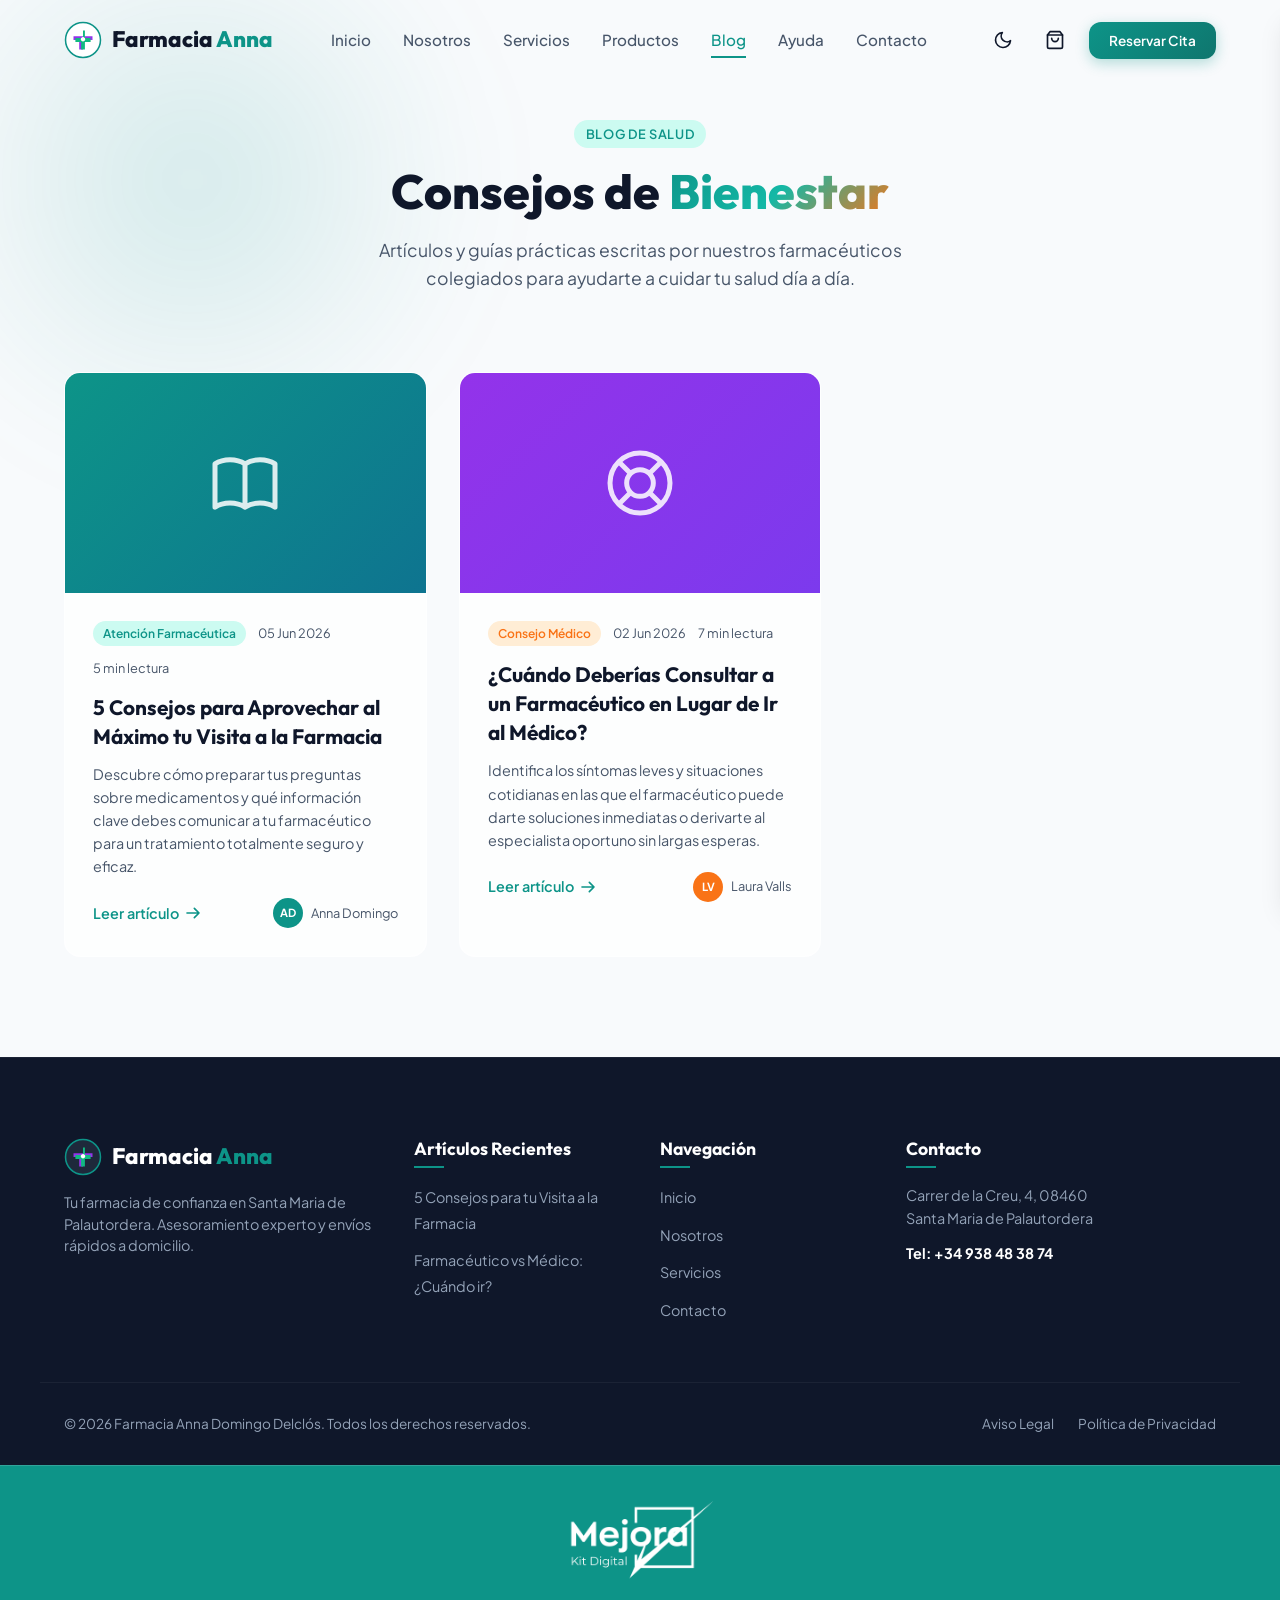
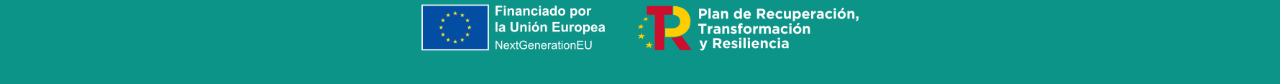
==== commit 2a2d001f: "feat: anadir footer reglamentario Mejora Kit Digital adaptado a colores corporativos de farmacia" ====
--- a/blog/index.html
+++ b/blog/index.html
@@ -56,7 +56,7 @@
                 <a href="../index.html#productos" class="nav-link">Productos</a>
                 <a href="index.html" class="nav-link active">Blog</a>
                 <a href="../index.html#faq" class="nav-link">Ayuda</a>
-                <a href="../index.html#contacto" class="nav-link">Contacto</a>
+                <a href="../contacto/index.html" class="nav-link">Contacto</a>
             </nav>
             <div class="nav-actions">
                 <button class="icon-btn" id="theme-toggle" aria-label="Cambiar tema">
@@ -172,7 +172,7 @@
                     <li><a href="../index.html">Inicio</a></li>
                     <li><a href="../nosotros/index.html">Nosotros</a></li>
                     <li><a href="../servicios/index.html">Servicios</a></li>
-                    <li><a href="../index.html#contacto">Contacto</a></li>
+                    <li><a href="../contacto/index.html">Contacto</a></li>
                 </ul>
             </div>
             <div class="footer-col">
@@ -186,6 +186,19 @@
             <div class="footer-bottom-links"><a href="#">Aviso Legal</a><a href="#">Política de Privacidad</a></div>
         </div>
     </footer>
+    <!-- BLOQUE COFINANCIACIÓN KIT DIGITAL (MEJORA KIT DIGITAL) -->
+    <div class="elementor-element elementor-element-b19983d e-flex e-con-boxed e-con e-parent e-lazyloaded" data-id="b19983d" data-element_type="container">
+        <div class="e-con-inner">
+            <div class="elementor-element elementor-element-0008c70 elementor-widget elementor-widget-image" data-id="0008c70" data-element_type="widget" data-widget_type="image.default">
+                <a href="https://mejorakitdigital.com" target="_blank" rel="noopener noreferrer" aria-label="Mejora Kit Digital - Agente Digitalizador">
+                    <img width="400" height="200" src="../assets/images/logo-mejora-kit-digital.png" class="attachment-full size-full" alt="Mejora Kit Digital - Agente Digitalizador Adherido" />
+                </a>
+            </div>
+            <div class="elementor-element elementor-element-3d4bec7 elementor-widget elementor-widget-image" data-id="3d4bec7" data-element_type="widget" data-widget_type="image.default">
+                <img width="612" height="79" src="../assets/images/logos-financiacion-kit-digital.png" class="attachment-full size-full" alt="Financiado por la Unión Europea NextGenerationEU - Plan de Recuperación, Transformación y Resiliencia" />
+            </div>
+        </div>
+    </div>
 
     <!-- Cart & Modal (para consistencia) -->
     <div class="drawer-overlay" id="drawer-overlay"></div>
@@ -196,3 +209,5 @@
 </body>
 </html>
 
+
+
--- a/styles.css
+++ b/styles.css
@@ -1674,3 +1674,83 @@
         padding: 24px;
     }
 }
+
+/* ==========================================================================
+   Bloque Oficial Kit Digital (Mejora Kit Digital) - Adaptado a colores Farmacia
+   ========================================================================== */
+.elementor-element-b19983d {
+    background-color: var(--primary, #0d9488);
+    padding: 28px 20px;
+    display: flex;
+    justify-content: center;
+    align-items: center;
+    width: 100%;
+    box-sizing: border-box;
+    border-top: 1px solid rgba(255, 255, 255, 0.15);
+}
+
+.elementor-element-b19983d .e-con-inner {
+    display: flex;
+    flex-direction: column;
+    align-items: center;
+    justify-content: center;
+    gap: 16px;
+    width: 100%;
+    max-width: 1200px;
+    margin: 0 auto;
+    text-align: center;
+}
+
+.elementor-element-0008c70 {
+    display: flex;
+    justify-content: center;
+    align-items: center;
+    width: 100%;
+}
+
+.elementor-element-0008c70 a {
+    display: inline-flex;
+    justify-content: center;
+    align-items: center;
+    transition: transform 0.2s ease, opacity 0.2s ease;
+}
+
+.elementor-element-0008c70 a:hover {
+    transform: scale(1.04);
+    opacity: 0.95;
+}
+
+.elementor-element-0008c70 img {
+    width: 210px;
+    max-width: 85%;
+    height: auto;
+    display: block;
+    margin: 0 auto;
+}
+
+.elementor-element-3d4bec7 {
+    display: flex;
+    justify-content: center;
+    align-items: center;
+    width: 100%;
+}
+
+.elementor-element-3d4bec7 img {
+    width: 440px;
+    max-width: 90%;
+    height: auto;
+    display: block;
+    margin: 0 auto;
+}
+
+@media (max-width: 768px) {
+    .elementor-element-b19983d {
+        padding: 20px 15px;
+    }
+    .elementor-element-0008c70 img {
+        width: 165px;
+    }
+    .elementor-element-3d4bec7 img {
+        width: 320px;
+    }
+}
